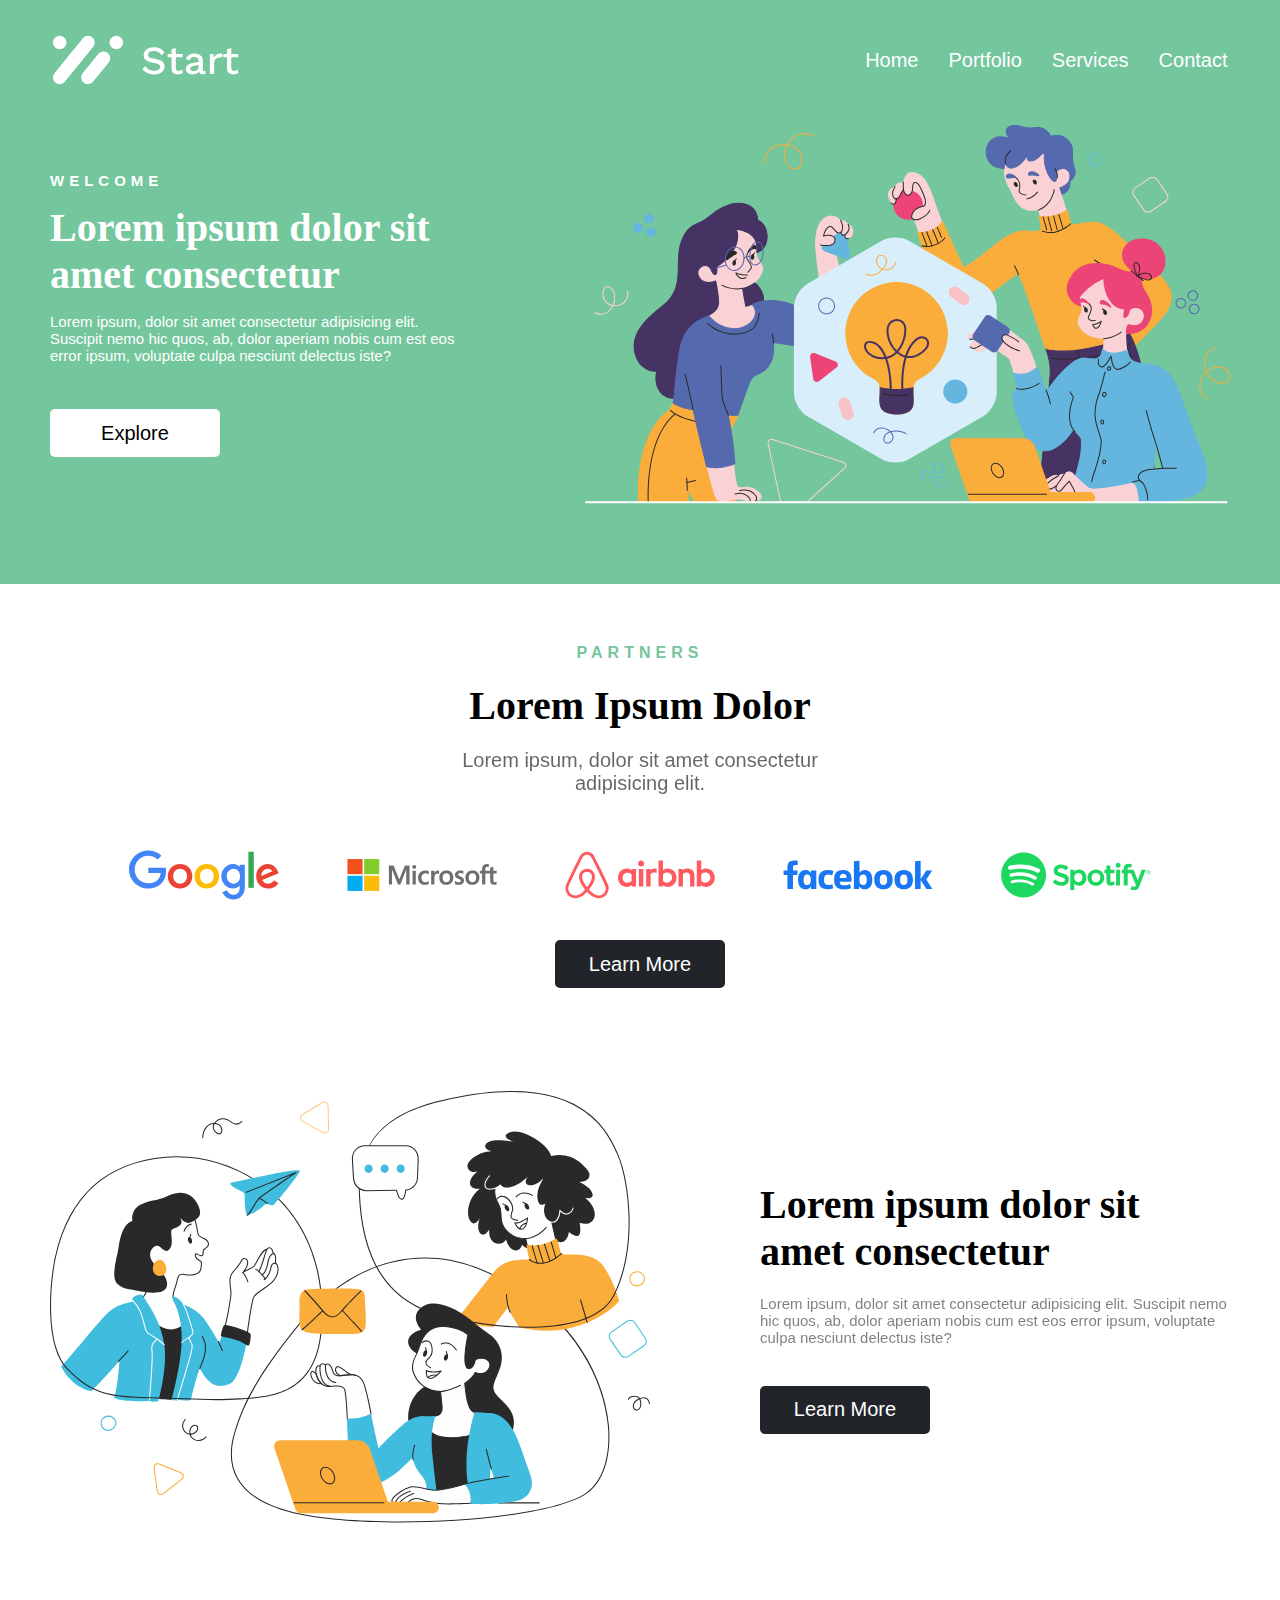
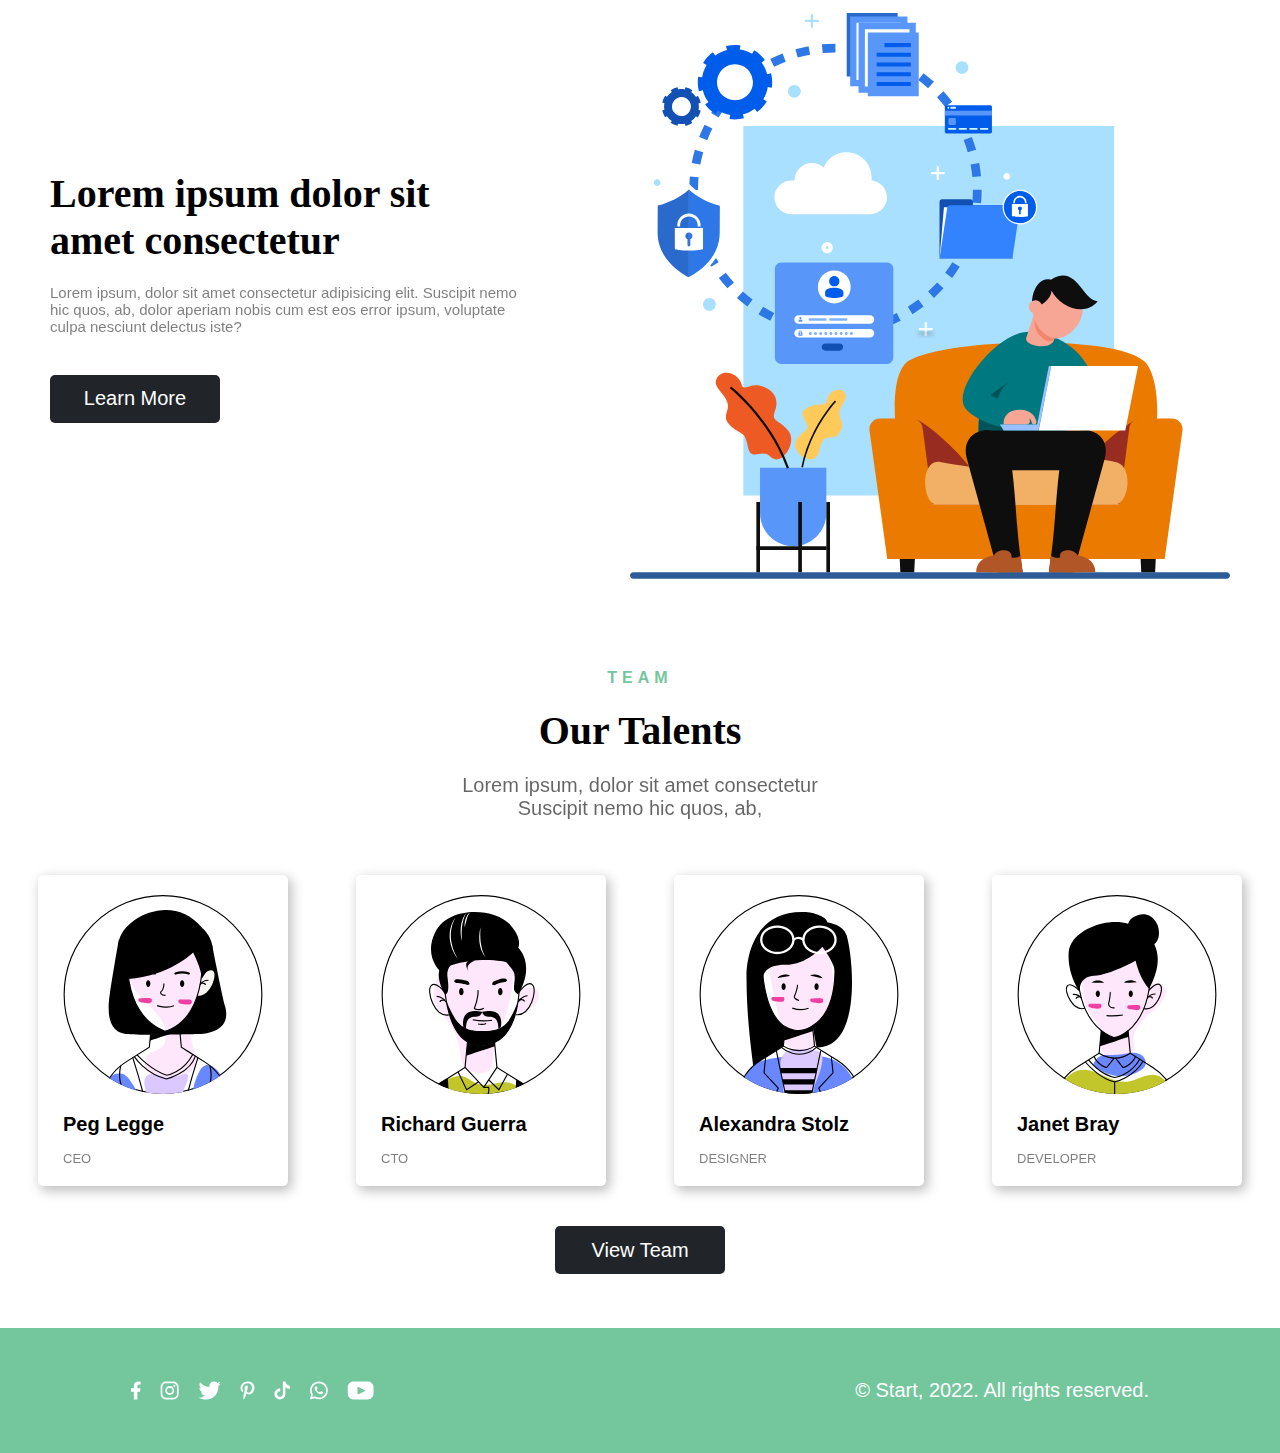
==== index.html @ fd552c0a "first commit" ====
<!DOCTYPE html>
<html lang="en">
  <head>
    <meta charset="UTF-8" />
    <meta name="viewport" content="width=device-width, initial-scale=1.0" />
    <title>Landing Page</title>
    <link rel="stylesheet" href="styles.css" />
  </head>
  <body>
    <header>
      <nav>
        <img src="logo.svg" alt="logo" />
        <button>☰</button>
        <ul>
          <li>Home</li>
          <li>Portfolio</li>
          <li>Services</li>
          <li>Contact</li>
        </ul>
      </nav>
    </header>
    <main>
      <section class="hero">
        <section>
          <div class="welcome-details">
            <p>WELCOME</p>
            <h1>Lorem ipsum dolor sit amet consectetur</h1>
            <p>
              Lorem ipsum, dolor sit amet consectetur adipisicing elit. Suscipit
              nemo hic quos, ab, dolor aperiam nobis cum est eos error ipsum,
              voluptate culpa nesciunt delectus iste?
            </p>
            <button>Explore</button>
          </div>
          <img src="Group1.svg" alt="Hero image" />
        </section>
      </section>
      <section class="partners">
        <div class="partners-heading">
          <p class="partner-title">PARTNERS</p>
          <p class="partner-head">Lorem Ipsum Dolor</p>
          <p class="partner-details">
            Lorem ipsum, dolor sit amet consectetur adipisicing elit.
          </p>
        </div>
        <div class="partner-logos">
          <img src="google.svg" alt="google" />
          <img src="microsoft.svg" alt="microsoft" />
          <img src="adobe.svg" alt="adobe" />
          <img src="facebook.svg" alt="facebook" />
          <img src="spotify.svg" alt="spotify" />
        </div>
        <button>Learn More</button>
      </section>
      <section class="informations">
        <img src="Group2.svg" alt="group 2 photo" />
        <div>
          <p class="info-title">Lorem ipsum dolor sit amet consectetur</p>
          <p class="info-detail">
            Lorem ipsum, dolor sit amet consectetur adipisicing elit. Suscipit
            nemo hic quos, ab, dolor aperiam nobis cum est eos error ipsum,
            voluptate culpa nesciunt delectus iste?
          </p>
          <button>Learn More</button>
        </div>
      </section>
      <section class="informations informations-rev">
        <div>
          <p class="info-title">Lorem ipsum dolor sit amet consectetur</p>
          <p class="info-detail">
            Lorem ipsum, dolor sit amet consectetur adipisicing elit. Suscipit
            nemo hic quos, ab, dolor aperiam nobis cum est eos error ipsum,
            voluptate culpa nesciunt delectus iste?
          </p>
          <button>Learn More</button>
        </div>
        <img src="Group3.svg" alt="group 3 photo" />
      </section>
      <section class="team">
        <div class="partners-heading">
          <p class="partner-title">TEAM</p>
          <p class="partner-head">Our Talents</p>
          <p class="partner-details">
            Lorem ipsum, dolor sit amet consectetur Suscipit nemo hic quos, ab,
          </p>
        </div>
        <div class="cards">
          <div class="card">
            <img src="p11.svg" alt="people 1" />
            <p class="emp-name">Peg Legge</p>
            <p class="emp-role">CEO</p>
          </div>
          <div class="card">
            <img src="p22.svg" alt="people 2" />
            <p class="emp-name">Richard Guerra</p>
            <p class="emp-role">CTO</p>
          </div>
          <div class="card">
            <img src="p33.svg" alt="people 3" />
            <p class="emp-name">Alexandra Stolz</p>
            <p class="emp-role">DESIGNER</p>
          </div>
          <div class="card">
            <img src="p44.svg" alt="people 4" />
            <p class="emp-name">Janet Bray</p>
            <p class="emp-role">DEVELOPER</p>
          </div>
        </div>
        <button>View Team</button>
      </section>
    </main>
    <footer>
      <div>
        <img src="icons.svg" alt="social media icons" />
        <p>© Start, 2022. All rights reserved.</p>
      </div>
    </footer>

    <!-- <div class="part1">
      <main class="hero">
        <div class="text">
          <p>WELCOME</p>
          <h1>Lorem ipsum dolor sit amet consectetur</h1>
          <p>
            Lorem ipsum, dolor sit amet consectetur adipisicing elit. Suscipit
            nemo hic quos, ab, dolor aperiam nobis cum est eos error ipsum,
            voluptate culpa nesciunt delectus iste?
          </p>
          <button>Explore</button>
        </div>
        <img class="heroimg" src="./Group1.svg" alt="Hero image" />
      </main>
    </div>
    <div class="part2">
      <div class="text2">
        <p>PARTNERS</p>
        <h1>Lorem Ipsum Dolor</h1>
        <p>Lorem ipsum, dolor sit amet consectetur adipisicing elit.</p>
      </div>
      <ul>
        <li><img src="google.svg" alt="google" /></li>
        <li><img src="microsoft.svg" alt="microsoft" /></li>
        <li><img src="adobe.svg" alt="adobe" /></li>
        <li><img src="facebook.svg" alt="facebook" /></li>
        <li><img src="spotify.svg" alt="spotify" /></li>
      </ul>
      <button>Learn More</button>
    </div>
    <div class="part3">
      <img src="Group2.svg" alt="group 2 photo" />
      <div class="text3">
        <h1>Lorem ipsum dolor sit amet consectetur</h1>
        <p>
          Lorem ipsum, dolor sit amet consectetur adipisicing elit. Suscipit
          nemo hic quos, ab, dolor aperiam nobis cum est eos error ipsum,
          voluptate culpa nesciunt delectus iste?
        </p>
        <button>Learn More</button>
      </div>
    </div>
    <div class="part3" id="part3">
      <div class="text3">
        <h1>Lorem ipsum dolor sit amet consectetur</h1>
        <p>
          Lorem ipsum, dolor sit amet consectetur adipisicing elit. Suscipit
          nemo hic quos, ab, dolor aperiam nobis cum est eos error ipsum,
          voluptate culpa nesciunt delectus iste?
        </p>
        <button>Learn More</button>
      </div>
      <img src="Group3.svg" alt="group 3 photo" />
    </div>
    <div class="part4">
      <div class="text2">
        <p>TEAM</p>
        <h1>Our Talents</h1>
        <p>
          Lorem ipsum, dolor sit amet consectetur Suscipit nemo hic quos, ab,
        </p>
      </div>
      <div class="cards">
        <div class="card">
          <img src="p11.svg" alt="people 1" />
          <p class="emp-name">Peg Legge</p>
          <p class="emp-role">CEO</p>
        </div>
        <div class="card">
          <img src="p22.svg" alt="people 2" />
          <p class="emp-name">Richard Guerra</p>
          <p class="emp-role">CTO</p>
        </div>
        <div class="card">
          <img src="p33.svg" alt="people 3" />
          <p class="emp-name">Alexandra Stolz</p>
          <p class="emp-role">DESIGNER</p>
        </div>
        <div class="card">
          <img src="p44.svg" alt="people 4" />
          <p class="emp-name">Janet Bray</p>
          <p class="emp-role">DEVELOPER</p>
        </div>
      </div>
      <button>View Team</button>
    </div>
    <footer>
      <img src="icons.svg" alt="social media icons" />
      <p class="copyright">© Start, 2022. All rights reserved.</p>
    </footer> -->
  </body>
</html>
---- styles.css ----
@import url('https://fonts.cdnfonts.com/css/crimson-text');
@import url('https://example.com/work-sens-text.css');

* {
    margin: 0;
    padding: 0;
    box-sizing: border-box;
    font-family: "Work Sans", sans-serif;
}

body {
    text-align: center;
    max-width: 2560px;
    margin: 0 auto;
}

header {
    background-color: #74C69D;
    color: #FFFFFF;
    padding: 35px 20px;
}

nav {
    max-width: 1175px;
    display: flex;
    flex-wrap: wrap;
    justify-content: space-between;
    align-items: center;
    margin: 0 auto;
}

nav img {
    width: 187px;
    height: 50px;
}

nav button {
    display: none;
    background: none;
    border: none;
    color: white;
    font-size: 24px;
    cursor: pointer;
}

nav ul {
    display: flex;
    justify-content: space-between;
    align-items: center;
    gap: 30px;
    list-style: none;
    font-size: 20px;
    font-weight: 400;
}
.hero {
    background-color: #74C69D;
    color: white;
    padding-bottom: 80px;
}
.hero section {
    max-width: 1180px;
    margin: 0 auto;
    display: flex;
    flex-wrap: wrap;
    justify-content: space-between;
    align-items: center;
    padding-top: 5px;
}

.hero section img {
    width: 645px;
}
.welcome-details {
    text-align: left;
    width: 416px;
}
.welcome-details p {
    font-size: 15px;
    font-weight: 400;
    margin-bottom: 25px;
}
.welcome-details h1 {
    font-family: 'Crimson Text';
    font-size: 40px;
    font-weight: 700;
    margin-bottom: 15px;
}
.welcome-details p:first-child {
    letter-spacing: 5px;
    font-weight: 700;
    margin-bottom: 15px;
}
.welcome-details button {
    width: 170px;
    height: 48px;
    font-size: 20px;
    background-color: #FFFFFF;
    border: none;
    border-radius: 5px;
    margin-top: 20px;
}

.partners {
    margin-top: 60px;
    padding-bottom: 73px;
}

.partners-heading {
    max-width: 411px;
    margin: 0 auto;
   
}

.partner-title {
    color: #74C69D;
    letter-spacing: 5px;
    font-weight: 700;
    font-size: 16px;
    margin-bottom: 20px;
}
.partner-head, .info-title {
    font-family: 'Crimson Text';
    font-weight: 700;
    font-size: 40px;
    margin-bottom: 20px;
}
.partner-details {
    font-weight: 400;
    font-size: 20px;
    opacity: 0.6;
    margin-bottom: 55px;
}

.partner-logos, .cards {
    display: flex;
    flex-wrap: wrap;
    justify-content: center;
    gap: 68px;
    list-style: none;
    margin: 40px auto;
}
.partner-logos img {
    width: 150px;
    height: 50px;
}

.partners > button, .informations div > button, .team > button {
    width: 170px;
    height: 48px;
    background-color: #212529;
    font-size: 20px;
    font-weight: 400;
    border: none;
    border-radius: 5px;
    color: #FFFFFF;
}

.informations {
    max-width: 1180px;
    margin: 30px auto;
    display: flex;
    flex-wrap: wrap;
    justify-content: space-between;
    align-items: center;
    padding-bottom: 60px;
}
.informations div {
    max-width: 470px;
    text-align: left;
}

.info-detail {
    margin-bottom: 40px;
    font-weight: 400;
    font-size: 15px;
    opacity: 0.5;
}

.informations img {
    max-width: 600px;
}

.team {
    padding-bottom: 54px;
}
.card {
    width: 250px;
    border: none;
    border-radius: 5px;
    padding: 20px 25px;
    box-shadow: 3px 4px 12px 1px #00000040;
}

.card img {
    width: 100%;
    height: auto;
}

.emp-name {
    font-size: 20px;
    font-weight: 700;
    margin: 15px 0;
    text-align: left;
}

.emp-role {
    font-weight: 400;
    font-size: 13px;
    text-align: left;
    opacity: 0.5;
}

footer {
    background-color: #74C69D;
    color: #FFFFFF;
    padding: 51px 131px;
    font-size: 20px;
}

footer div {
    max-width: 1178px;
    margin: 0 auto;
    display: flex;
    flex-wrap: wrap;
    justify-content: space-between;
    align-items: center;
}

@media (max-width: 375px) {
    header {
        padding: 17px 20px;
    }
    nav {
        height: 38px;
    }
    nav ul {
        display: none;
    }
    nav img {
        width: 129px;
        height: auto;
    }
    nav button {
        display: block;
    }
    .hero {
        padding-bottom: 40px;
    }
    .hero section {
        max-width: 335px;
        flex-direction: column-reverse;
        row-gap: 30px;
    }
    .hero section img, .informations img, .partners-heading, .welcome-details {
        max-width: 335px;
    }
    
    .welcome-details > h1 {
        font-size: 28px;
    }

    .partners {
        margin: 22px 20px 60px 20px;
    }

    .informations {
        margin: 60px auto;
        row-gap: 20px;
        padding: 0 20px;
    }
    .informations-rev {
        flex-direction: column-reverse;
    }

    .team {
        padding-bottom: 40px;
    }
    footer {
        padding: 31px 0;
    }
    footer div {
        justify-content: center;
        gap: 20px;
        text-align: center;
    }
}
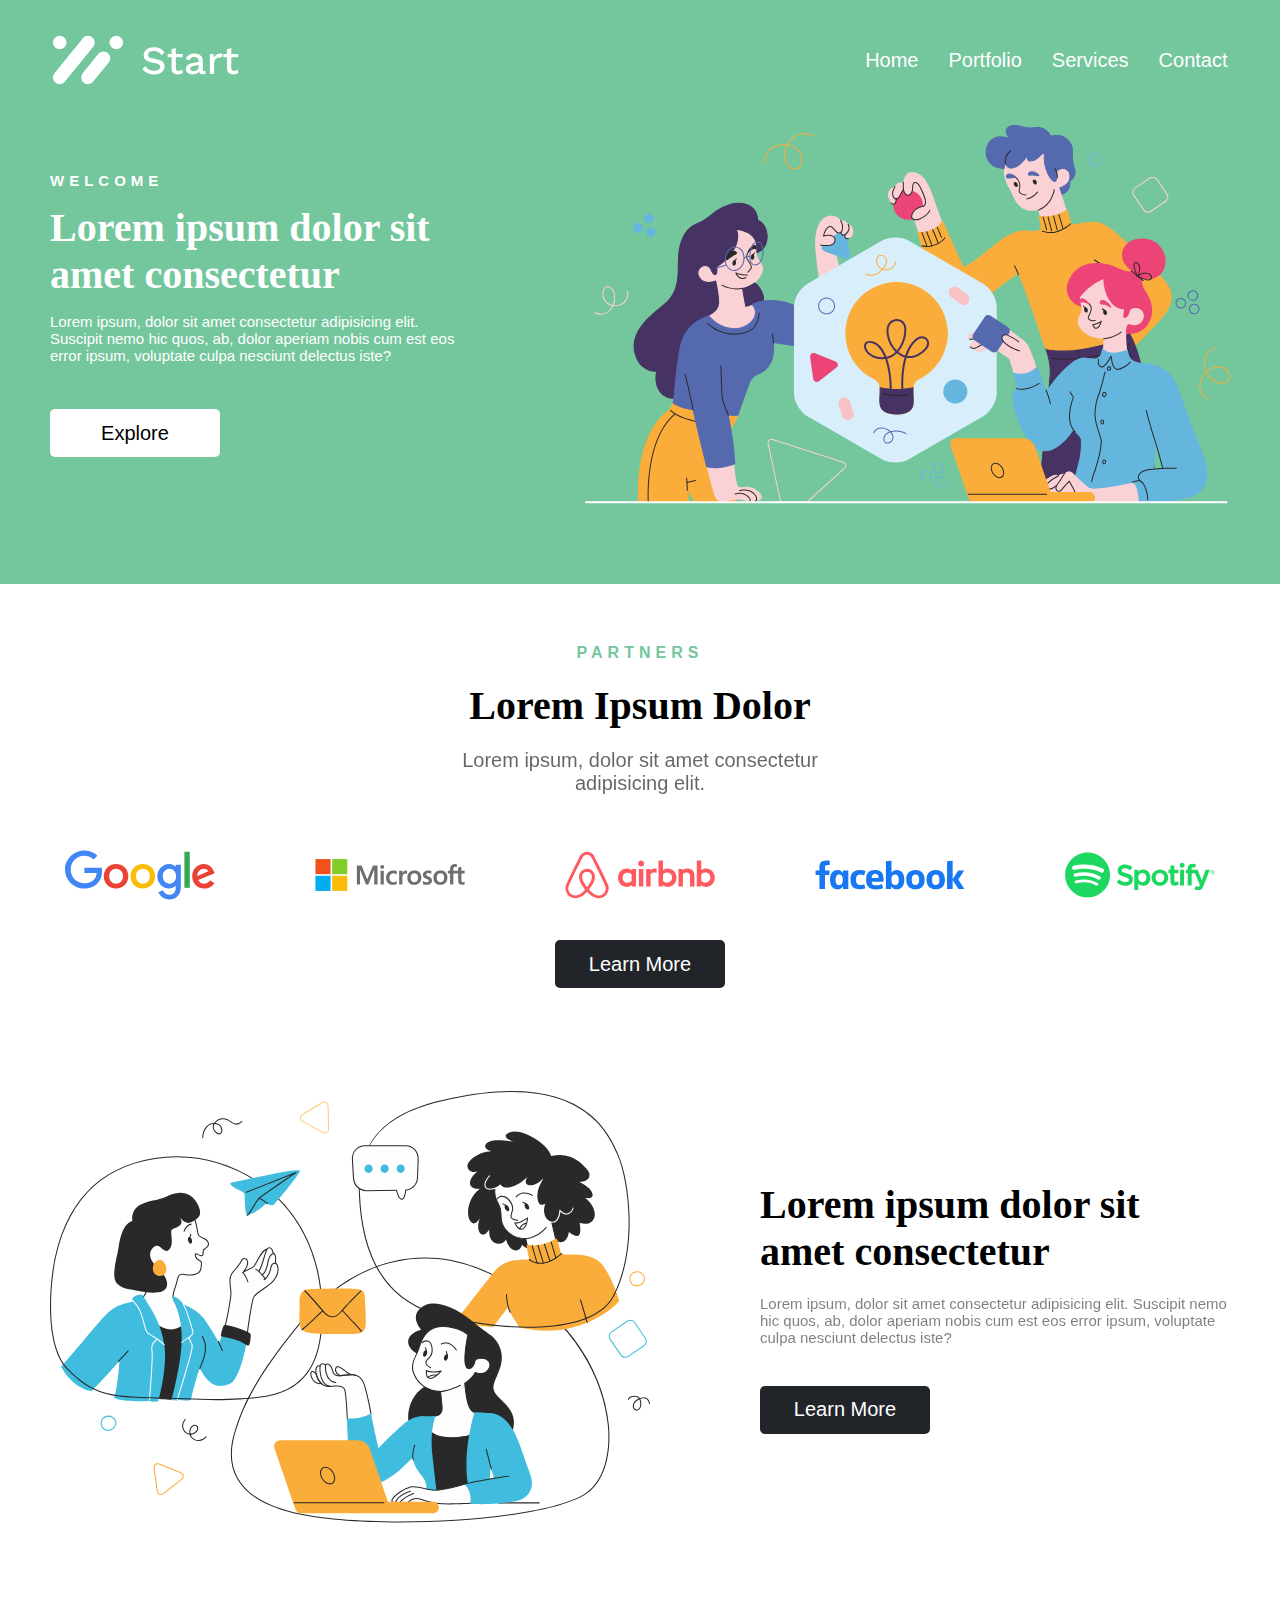
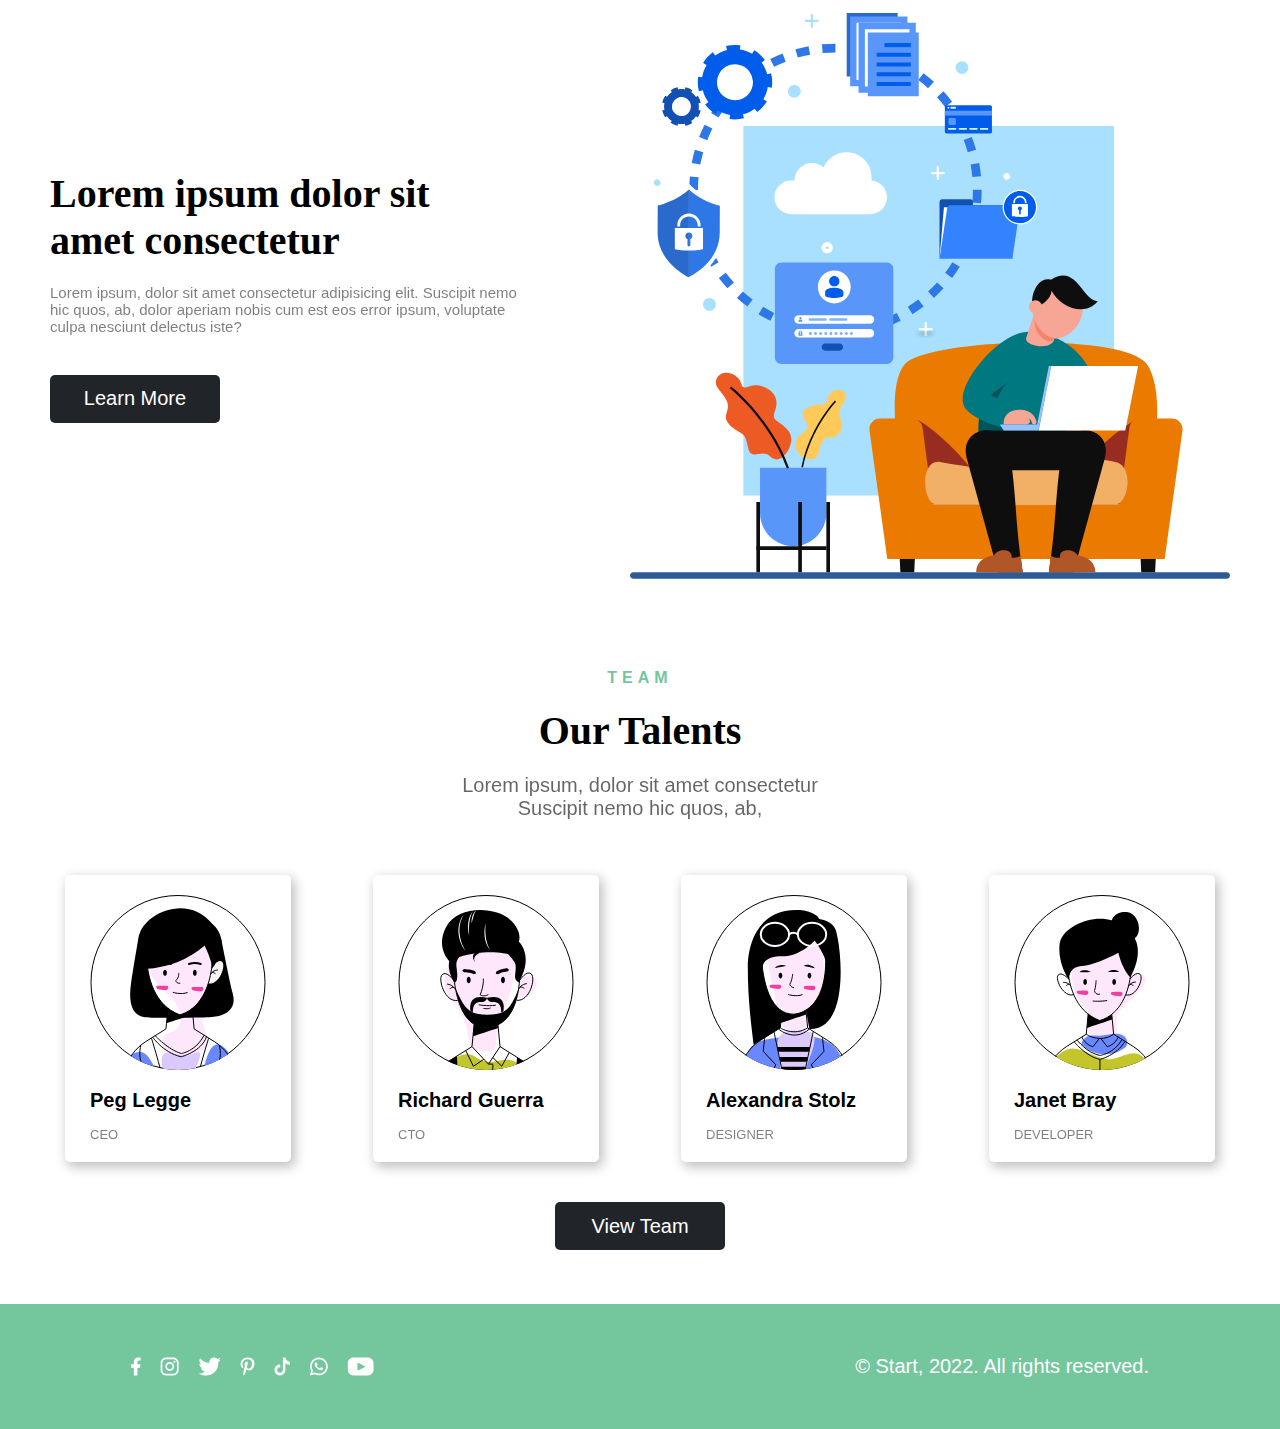
==== commit a9055c31: "update HTML" ====
--- a/index.html
+++ b/index.html
@@ -115,96 +115,5 @@
         <p>© Start, 2022. All rights reserved.</p>
       </div>
     </footer>
-
-    <!-- <div class="part1">
-      <main class="hero">
-        <div class="text">
-          <p>WELCOME</p>
-          <h1>Lorem ipsum dolor sit amet consectetur</h1>
-          <p>
-            Lorem ipsum, dolor sit amet consectetur adipisicing elit. Suscipit
-            nemo hic quos, ab, dolor aperiam nobis cum est eos error ipsum,
-            voluptate culpa nesciunt delectus iste?
-          </p>
-          <button>Explore</button>
-        </div>
-        <img class="heroimg" src="./Group1.svg" alt="Hero image" />
-      </main>
-    </div>
-    <div class="part2">
-      <div class="text2">
-        <p>PARTNERS</p>
-        <h1>Lorem Ipsum Dolor</h1>
-        <p>Lorem ipsum, dolor sit amet consectetur adipisicing elit.</p>
-      </div>
-      <ul>
-        <li><img src="google.svg" alt="google" /></li>
-        <li><img src="microsoft.svg" alt="microsoft" /></li>
-        <li><img src="adobe.svg" alt="adobe" /></li>
-        <li><img src="facebook.svg" alt="facebook" /></li>
-        <li><img src="spotify.svg" alt="spotify" /></li>
-      </ul>
-      <button>Learn More</button>
-    </div>
-    <div class="part3">
-      <img src="Group2.svg" alt="group 2 photo" />
-      <div class="text3">
-        <h1>Lorem ipsum dolor sit amet consectetur</h1>
-        <p>
-          Lorem ipsum, dolor sit amet consectetur adipisicing elit. Suscipit
-          nemo hic quos, ab, dolor aperiam nobis cum est eos error ipsum,
-          voluptate culpa nesciunt delectus iste?
-        </p>
-        <button>Learn More</button>
-      </div>
-    </div>
-    <div class="part3" id="part3">
-      <div class="text3">
-        <h1>Lorem ipsum dolor sit amet consectetur</h1>
-        <p>
-          Lorem ipsum, dolor sit amet consectetur adipisicing elit. Suscipit
-          nemo hic quos, ab, dolor aperiam nobis cum est eos error ipsum,
-          voluptate culpa nesciunt delectus iste?
-        </p>
-        <button>Learn More</button>
-      </div>
-      <img src="Group3.svg" alt="group 3 photo" />
-    </div>
-    <div class="part4">
-      <div class="text2">
-        <p>TEAM</p>
-        <h1>Our Talents</h1>
-        <p>
-          Lorem ipsum, dolor sit amet consectetur Suscipit nemo hic quos, ab,
-        </p>
-      </div>
-      <div class="cards">
-        <div class="card">
-          <img src="p11.svg" alt="people 1" />
-          <p class="emp-name">Peg Legge</p>
-          <p class="emp-role">CEO</p>
-        </div>
-        <div class="card">
-          <img src="p22.svg" alt="people 2" />
-          <p class="emp-name">Richard Guerra</p>
-          <p class="emp-role">CTO</p>
-        </div>
-        <div class="card">
-          <img src="p33.svg" alt="people 3" />
-          <p class="emp-name">Alexandra Stolz</p>
-          <p class="emp-role">DESIGNER</p>
-        </div>
-        <div class="card">
-          <img src="p44.svg" alt="people 4" />
-          <p class="emp-name">Janet Bray</p>
-          <p class="emp-role">DEVELOPER</p>
-        </div>
-      </div>
-      <button>View Team</button>
-    </div>
-    <footer>
-      <img src="icons.svg" alt="social media icons" />
-      <p class="copyright">© Start, 2022. All rights reserved.</p>
-    </footer> -->
   </body>
 </html>
--- a/styles.css
+++ b/styles.css
@@ -108,7 +108,6 @@
 .partners-heading {
     max-width: 411px;
     margin: 0 auto;
-   
 }
 
 .partner-title {
@@ -132,9 +131,10 @@
 }
 
 .partner-logos, .cards {
-    display: flex;
-    flex-wrap: wrap;
-    justify-content: center;
+    max-width: 1150px;
+    display: flex;
+    flex-wrap: wrap;
+    justify-content: space-between;
     gap: 68px;
     list-style: none;
     margin: 40px auto;
@@ -184,8 +184,6 @@
     padding-bottom: 54px;
 }
 .card {
-    width: 250px;
-    border: none;
     border-radius: 5px;
     padding: 20px 25px;
     box-shadow: 3px 4px 12px 1px #00000040;
@@ -261,6 +259,16 @@
 
     .partners {
         margin: 22px 20px 60px 20px;
+        padding-bottom: 0;
+    }
+
+    .partner-head {
+        font-size: 24px;
+    }
+
+    .partner-logos, .cards {
+        justify-content: center;
+        gap: 40px;
     }
 
     .informations {
@@ -268,8 +276,13 @@
         row-gap: 20px;
         padding: 0 20px;
     }
+    
     .informations-rev {
         flex-direction: column-reverse;
+    }
+
+    .info-title {
+        font-size: 24px;
     }
 
     .team {
